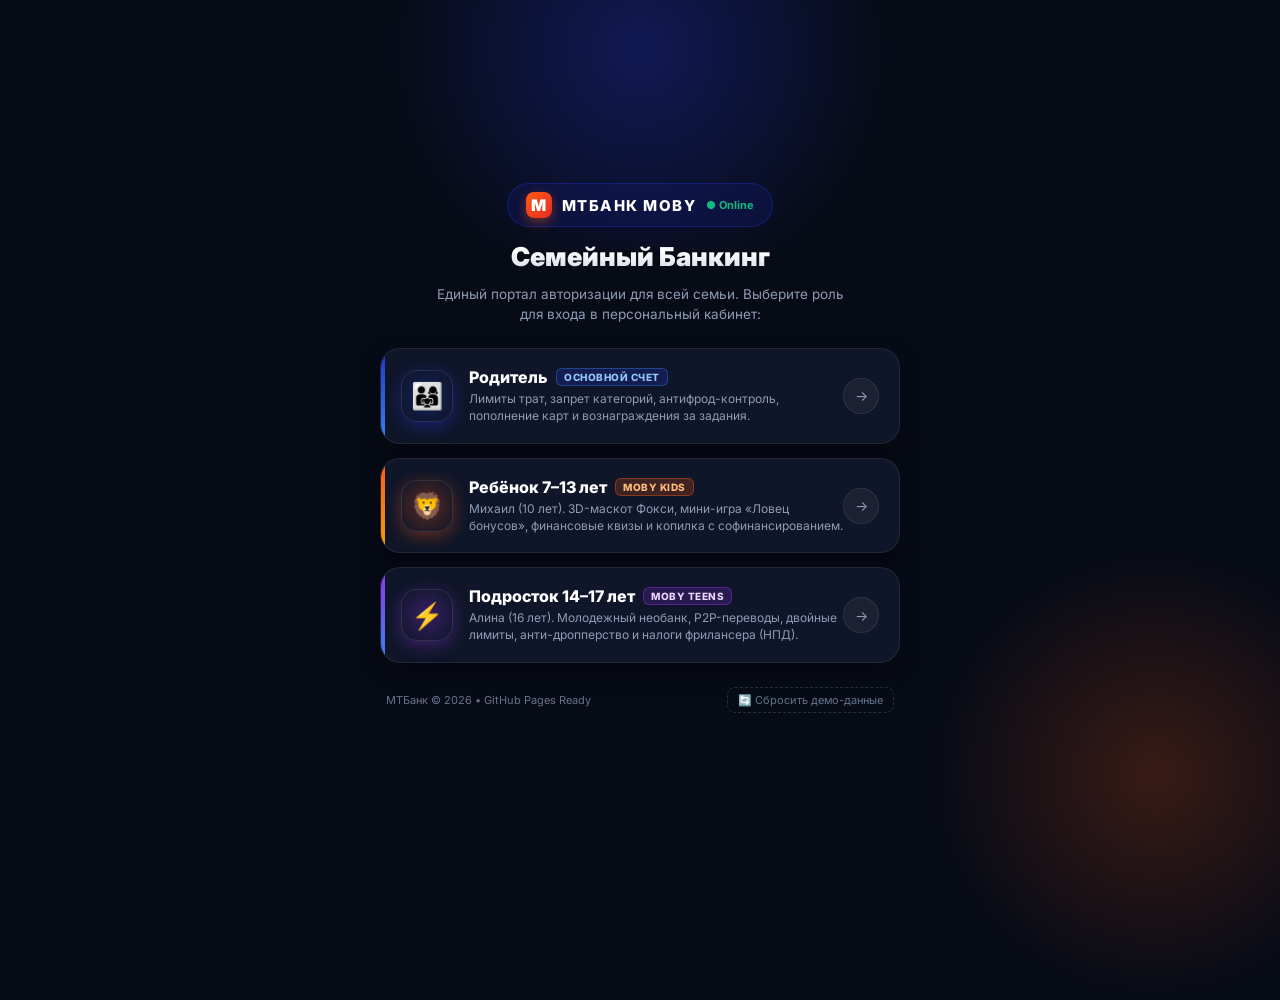
==== index.html @ 66933f0c "feat: clean production build for GitHub Pages" ====
<!DOCTYPE html>
<html lang="ru">
<head>
  <meta charset="UTF-8">
  <meta name="viewport" content="width=device-width, initial-scale=1.0, maximum-scale=1.0, user-scalable=no">
  <title>Moby Family — Семейный банкинг нового поколения | МТБанк</title>
  <link rel="preconnect" href="https://fonts.googleapis.com">
  <link rel="preconnect" href="https://fonts.gstatic.com" crossorigin>
  <link href="https://fonts.googleapis.com/css2?family=Inter:wght@400;500;600;700;800;900&display=swap" rel="stylesheet">
  <script src="./moby_storage.js"></script>
  <style>
    :root {
      --bg-deep: #070B16;
      --bg-card: #0F1629;
      --bg-card-hover: #16203A;
      --mt-blue: #2334C8;
      --mt-blue-glow: rgba(35, 52, 200, 0.45);
      --mt-orange: #FF5912;
      --mt-orange-glow: rgba(255, 89, 18, 0.35);
      --mt-red: #E42C26;
      --text-main: #FFFFFF;
      --text-muted: #8E9BB5;
      --text-dim: #64748B;
      --border-glass: rgba(255, 255, 255, 0.08);
      --border-active: rgba(35, 52, 200, 0.7);
    }

    * {
      box-sizing: border-box;
      margin: 0;
      padding: 0;
      font-family: 'Inter', -apple-system, BlinkMacSystemFont, sans-serif;
      -webkit-tap-highlight-color: transparent;
    }

    body {
      background: var(--bg-deep);
      color: var(--text-main);
      min-height: 100vh;
      display: flex;
      flex-direction: column;
      align-items: center;
      justify-content: center;
      padding: 20px 16px;
      position: relative;
      overflow-x: hidden;
    }

    /* Background Ambient Lights */
    .ambient-glow-1 {
      position: absolute;
      top: -150px;
      left: 50%;
      transform: translateX(-50%);
      width: 600px;
      height: 400px;
      background: radial-gradient(circle, rgba(35, 52, 200, 0.35) 0%, rgba(7, 11, 22, 0) 70%);
      z-index: 0;
      pointer-events: none;
    }
    .ambient-glow-2 {
      position: absolute;
      bottom: -100px;
      right: -100px;
      width: 450px;
      height: 450px;
      background: radial-gradient(circle, rgba(255, 89, 18, 0.2) 0%, rgba(7, 11, 22, 0) 70%);
      z-index: 0;
      pointer-events: none;
    }

    .portal-container {
      width: 100%;
      max-width: 520px;
      z-index: 1;
      display: flex;
      flex-direction: column;
      gap: 20px;
    }

    /* Brand Header */
    .brand-header {
      text-align: center;
      display: flex;
      flex-direction: column;
      align-items: center;
      gap: 10px;
      margin-bottom: 4px;
    }

    .brand-logo-badge {
      display: inline-flex;
      align-items: center;
      gap: 10px;
      background: rgba(35, 52, 200, 0.15);
      border: 1px solid rgba(35, 52, 200, 0.4);
      padding: 8px 18px;
      border-radius: 40px;
      backdrop-filter: blur(12px);
    }

    .logo-m {
      width: 26px;
      height: 26px;
      background: linear-gradient(135deg, var(--mt-orange) 0%, var(--mt-red) 100%);
      color: white;
      font-weight: 900;
      font-size: 16px;
      display: flex;
      align-items: center;
      justify-content: center;
      border-radius: 8px;
      box-shadow: 0 4px 12px rgba(255, 89, 18, 0.4);
    }

    .brand-title {
      font-size: 15px;
      font-weight: 800;
      letter-spacing: 1.5px;
      color: white;
      text-transform: uppercase;
    }

    .portal-heading {
      font-size: 26px;
      font-weight: 900;
      line-height: 1.25;
      background: linear-gradient(180deg, #FFFFFF 30%, #CBD5E1 100%);
      -webkit-background-clip: text;
      -webkit-text-fill-color: transparent;
      margin-top: 4px;
    }

    .portal-subheading {
      font-size: 13.5px;
      color: var(--text-muted);
      line-height: 1.5;
      max-width: 420px;
    }

    /* Active Session Banner */
    .active-session-banner {
      background: linear-gradient(90deg, rgba(35, 52, 200, 0.25) 0%, rgba(255, 89, 18, 0.15) 100%);
      border: 1px solid rgba(35, 52, 200, 0.45);
      border-radius: 14px;
      padding: 12px 16px;
      display: none;
      align-items: center;
      justify-content: space-between;
      backdrop-filter: blur(10px);
    }
    .active-session-info {
      display: flex;
      align-items: center;
      gap: 10px;
    }
    .active-session-avatar {
      font-size: 22px;
    }
    .active-session-text {
      font-size: 12px;
      color: var(--text-muted);
    }
    .active-session-name {
      font-size: 13px;
      font-weight: 700;
      color: white;
    }
    .btn-session-continue {
      background: var(--mt-orange);
      color: white;
      border: none;
      border-radius: 8px;
      padding: 8px 14px;
      font-size: 12px;
      font-weight: 700;
      cursor: pointer;
      display: flex;
      align-items: center;
      gap: 4px;
      transition: transform 0.15s ease;
    }
    .btn-session-continue:hover {
      transform: translateY(-1px);
    }

    /* Role Cards */
    .roles-list {
      display: flex;
      flex-direction: column;
      gap: 14px;
    }

    .role-card {
      background: var(--bg-card);
      border: 1px solid var(--border-glass);
      border-radius: 20px;
      padding: 18px 20px;
      cursor: pointer;
      position: relative;
      overflow: hidden;
      display: flex;
      align-items: center;
      justify-content: space-between;
      transition: all 0.25s cubic-bezier(0.16, 1, 0.3, 1);
      box-shadow: 0 8px 24px rgba(0, 0, 0, 0.35);
    }

    .role-card:hover {
      background: var(--bg-card-hover);
      border-color: rgba(255, 255, 255, 0.2);
      transform: translateY(-2px);
      box-shadow: 0 12px 30px rgba(0, 0, 0, 0.5);
    }

    .role-card:active {
      transform: scale(0.985);
    }

    .role-card-accent {
      position: absolute;
      top: 0;
      left: 0;
      bottom: 0;
      width: 4px;
    }
    .role-parent .role-card-accent { background: linear-gradient(180deg, var(--mt-blue), #3B82F6); }
    .role-kids .role-card-accent { background: linear-gradient(180deg, var(--mt-orange), #F59E0B); }
    .role-teens .role-card-accent { background: linear-gradient(180deg, #9333EA, #3B82F6); }

    .role-card-content {
      display: flex;
      align-items: center;
      gap: 16px;
      flex: 1;
    }

    .role-icon-wrap {
      width: 52px;
      height: 52px;
      border-radius: 16px;
      display: flex;
      align-items: center;
      justify-content: center;
      font-size: 26px;
      flex-shrink: 0;
      border: 1px solid rgba(255, 255, 255, 0.1);
    }

    .role-parent .role-icon-wrap {
      background: radial-gradient(circle, rgba(35, 52, 200, 0.3) 0%, rgba(15, 22, 41, 0.9) 100%);
      box-shadow: 0 4px 16px var(--mt-blue-glow);
    }
    .role-kids .role-icon-wrap {
      background: radial-gradient(circle, rgba(255, 89, 18, 0.3) 0%, rgba(15, 22, 41, 0.9) 100%);
      box-shadow: 0 4px 16px var(--mt-orange-glow);
    }
    .role-teens .role-icon-wrap {
      background: radial-gradient(circle, rgba(147, 51, 234, 0.3) 0%, rgba(15, 22, 41, 0.9) 100%);
      box-shadow: 0 4px 16px rgba(147, 51, 234, 0.35);
    }

    .role-texts {
      display: flex;
      flex-direction: column;
      gap: 4px;
    }

    .role-badge-row {
      display: flex;
      align-items: center;
      gap: 8px;
    }

    .role-title {
      font-size: 16px;
      font-weight: 800;
      color: white;
    }

    .role-pill-badge {
      font-size: 10px;
      font-weight: 800;
      padding: 2px 7px;
      border-radius: 6px;
      text-transform: uppercase;
      letter-spacing: 0.5px;
    }
    .role-parent .role-pill-badge { background: rgba(35, 52, 200, 0.25); color: #93C5FD; border: 1px solid rgba(59, 130, 246, 0.4); }
    .role-kids .role-pill-badge { background: rgba(255, 89, 18, 0.2); color: #FDBA74; border: 1px solid rgba(255, 89, 18, 0.4); }
    .role-teens .role-pill-badge { background: rgba(147, 51, 234, 0.2); color: #E9D5FF; border: 1px solid rgba(147, 51, 234, 0.4); }

    .role-desc {
      font-size: 12px;
      color: var(--text-muted);
      line-height: 1.4;
    }

    .role-enter-arrow {
      width: 36px;
      height: 36px;
      border-radius: 50%;
      background: rgba(255, 255, 255, 0.05);
      border: 1px solid rgba(255, 255, 255, 0.08);
      display: flex;
      align-items: center;
      justify-content: center;
      font-size: 14px;
      color: var(--text-muted);
      transition: all 0.2s ease;
      flex-shrink: 0;
    }

    .role-card:hover .role-enter-arrow {
      background: var(--mt-orange);
      color: white;
      border-color: var(--mt-orange);
      transform: translateX(3px);
    }

    /* Footer Meta */
    .portal-footer {
      display: flex;
      align-items: center;
      justify-content: space-between;
      padding: 4px 6px;
      font-size: 11px;
      color: var(--text-dim);
    }
    .btn-reset-demo {
      background: transparent;
      border: 1px dashed rgba(255, 255, 255, 0.15);
      color: var(--text-dim);
      padding: 5px 10px;
      border-radius: 8px;
      font-size: 11px;
      cursor: pointer;
      transition: all 0.2s ease;
    }
    .btn-reset-demo:hover {
      border-color: var(--mt-orange);
      color: var(--mt-orange);
    }

    /* ================= PIN AUTH MODAL ================= */
    .pin-modal-backdrop {
      position: fixed;
      top: 0;
      left: 0;
      right: 0;
      bottom: 0;
      background: rgba(5, 8, 16, 0.85);
      backdrop-filter: blur(14px);
      z-index: 100;
      display: none;
      align-items: center;
      justify-content: center;
      padding: 16px;
      animation: fadeIn 0.2s ease;
    }

    .pin-modal-dialog {
      background: #0D1426;
      border: 1px solid rgba(255, 255, 255, 0.12);
      border-radius: 26px;
      width: 100%;
      max-width: 360px;
      padding: 26px 22px 22px;
      text-align: center;
      box-shadow: 0 20px 50px rgba(0, 0, 0, 0.7);
      position: relative;
      animation: popIn 0.25s cubic-bezier(0.16, 1, 0.3, 1);
    }

    .pin-modal-close {
      position: absolute;
      top: 14px;
      right: 14px;
      width: 32px;
      height: 32px;
      border-radius: 50%;
      background: rgba(255, 255, 255, 0.08);
      border: none;
      color: var(--text-muted);
      font-size: 14px;
      cursor: pointer;
      display: flex;
      align-items: center;
      justify-content: center;
      transition: all 0.15s ease;
    }
    .pin-modal-close:hover {
      background: rgba(255, 255, 255, 0.15);
      color: white;
    }

    .pin-modal-role-icon {
      font-size: 38px;
      margin-bottom: 6px;
    }

    .pin-modal-title {
      font-size: 18px;
      font-weight: 800;
      color: white;
      margin-bottom: 4px;
    }

    .pin-modal-subtitle {
      font-size: 12px;
      color: var(--text-muted);
      margin-bottom: 14px;
    }

    /* Helper default pin hint */
    .pin-helper-badge {
      display: inline-flex;
      align-items: center;
      gap: 6px;
      background: rgba(255, 89, 18, 0.12);
      border: 1px solid rgba(255, 89, 18, 0.35);
      color: #FFB088;
      font-size: 12px;
      font-weight: 700;
      padding: 6px 14px;
      border-radius: 20px;
      margin-bottom: 18px;
    }

    /* PIN Dots Display */
    .pin-dots-row {
      display: flex;
      justify-content: center;
      gap: 14px;
      margin-bottom: 18px;
    }

    .pin-dot {
      width: 16px;
      height: 16px;
      border-radius: 50%;
      background: rgba(255, 255, 255, 0.1);
      border: 1.5px solid rgba(255, 255, 255, 0.25);
      transition: all 0.15s ease;
    }

    .pin-dot.filled {
      background: var(--mt-orange);
      border-color: var(--mt-orange);
      box-shadow: 0 0 12px var(--mt-orange-glow);
      transform: scale(1.15);
    }

    .pin-error-message {
      font-size: 12px;
      color: var(--mt-red);
      font-weight: 700;
      min-height: 18px;
      margin-bottom: 10px;
      transition: opacity 0.2s ease;
    }

    /* Numpad Grid */
    .pin-numpad {
      display: grid;
      grid-template-columns: repeat(3, 1fr);
      gap: 10px;
      margin-bottom: 16px;
    }

    .num-btn {
      background: rgba(255, 255, 255, 0.05);
      border: 1px solid rgba(255, 255, 255, 0.08);
      border-radius: 14px;
      color: white;
      font-size: 20px;
      font-weight: 700;
      padding: 13px 0;
      cursor: pointer;
      transition: all 0.12s ease;
      display: flex;
      align-items: center;
      justify-content: center;
      user-select: none;
    }

    .num-btn:hover {
      background: rgba(255, 255, 255, 0.12);
      border-color: rgba(255, 255, 255, 0.25);
    }

    .num-btn:active {
      transform: scale(0.92);
      background: var(--mt-blue);
    }

    .num-btn.btn-action {
      font-size: 13px;
      font-weight: 700;
      color: var(--text-muted);
    }

    /* Quick 1-click 1111 button */
    .btn-quick-pin {
      width: 100%;
      background: linear-gradient(135deg, var(--mt-orange) 0%, var(--mt-red) 100%);
      color: white;
      border: none;
      border-radius: 12px;
      padding: 11px;
      font-size: 13px;
      font-weight: 800;
      cursor: pointer;
      display: flex;
      align-items: center;
      justify-content: center;
      gap: 6px;
      box-shadow: 0 6px 18px var(--mt-orange-glow);
      transition: transform 0.15s ease;
    }
    .btn-quick-pin:hover {
      transform: translateY(-1px);
    }

    /* Shake animation on wrong PIN */
    @keyframes shake {
      0%, 100% { transform: translateX(0); }
      20%, 60% { transform: translateX(-8px); }
      40%, 80% { transform: translateX(8px); }
    }
    .shake {
      animation: shake 0.35s ease;
    }

    @keyframes fadeIn {
      from { opacity: 0; }
      to { opacity: 1; }
    }
    @keyframes popIn {
      from { opacity: 0; transform: scale(0.92); }
      to { opacity: 1; transform: scale(1); }
    }
  </style>
</head>
<body>

  <div class="ambient-glow-1"></div>
  <div class="ambient-glow-2"></div>

  <div class="portal-container">

    <!-- Top Brand Header -->
    <header class="brand-header">
      <div class="brand-logo-badge">
        <div class="logo-m">M</div>
        <span class="brand-title">МТБанк Moby</span>
        <span style="font-size: 11px; color: #10B981; font-weight:700;">● Online</span>
      </div>
      <h1 class="portal-heading">Семейный Банкинг</h1>
      <p class="portal-subheading">
        Единый портал авторизации для всей семьи. Выберите роль для входа в персональный кабинет:
      </p>
    </header>

    <!-- Active Session Banner (if already logged in) -->
    <div id="activeSessionBanner" class="active-session-banner">
      <div class="active-session-info">
        <div class="active-session-avatar" id="activeSessionAvatar">👨‍👩‍👧</div>
        <div>
          <div class="active-session-text">Активная сессия:</div>
          <div class="active-session-name" id="activeSessionName">Родитель</div>
        </div>
      </div>
      <button type="button" class="btn-session-continue" onclick="continueActiveSession()">
        <span>Войти</span> <span>→</span>
      </button>
    </div>

    <!-- 3 Role Selection Cards -->
    <div class="roles-list">

      <!-- 1. РОДИТЕЛЬ -->
      <div class="role-card role-parent" onclick="openPinModal('parent')">
        <div class="role-card-accent"></div>
        <div class="role-card-content">
          <div class="role-icon-wrap">👨‍👩‍👧</div>
          <div class="role-texts">
            <div class="role-badge-row">
              <span class="role-title">Родитель</span>
              <span class="role-pill-badge">Основной счет</span>
            </div>
            <p class="role-desc">
              Лимиты трат, запрет категорий, антифрод-контроль, пополнение карт и вознаграждения за задания.
            </p>
          </div>
        </div>
        <div class="role-enter-arrow">→</div>
      </div>

      <!-- 2. РЕБЕНОК (7-13 ЛЕТ) -->
      <div class="role-card role-kids" onclick="openPinModal('child_1')">
        <div class="role-card-accent"></div>
        <div class="role-card-content">
          <div class="role-icon-wrap">🦁</div>
          <div class="role-texts">
            <div class="role-badge-row">
              <span class="role-title">Ребёнок 7–13 лет</span>
              <span class="role-pill-badge">Moby Kids</span>
            </div>
            <p class="role-desc">
              Михаил (10 лет). 3D-маскот Фокси, мини-игра «Ловец бонусов», финансовые квизы и копилка с софинансированием.
            </p>
          </div>
        </div>
        <div class="role-enter-arrow">→</div>
      </div>

      <!-- 3. ПОДРОСТОК (14-17 ЛЕТ) -->
      <div class="role-card role-teens" onclick="openPinModal('teen_1')">
        <div class="role-card-accent"></div>
        <div class="role-card-content">
          <div class="role-icon-wrap">⚡</div>
          <div class="role-texts">
            <div class="role-badge-row">
              <span class="role-title">Подросток 14–17 лет</span>
              <span class="role-pill-badge">Moby Teens</span>
            </div>
            <p class="role-desc">
              Алина (16 лет). Молодежный необанк, P2P-переводы, двойные лимиты, анти-дропперство и налоги фрилансера (НПД).
            </p>
          </div>
        </div>
        <div class="role-enter-arrow">→</div>
      </div>

    </div>

    <!-- Portal Footer -->
    <footer class="portal-footer">
      <span>МТБанк © 2026 • GitHub Pages Ready</span>
      <button type="button" class="btn-reset-demo" onclick="handleResetDemo()">
        🔄 Сбросить демо-данные
      </button>
    </footer>

  </div>


  <!-- ================= PIN AUTH MODAL ================= -->
  <div id="pinModal" class="pin-modal-backdrop" onclick="onBackdropClick(event)">
    <div class="pin-modal-dialog" id="pinModalDialog">
      <button class="pin-modal-close" onclick="closePinModal()">✕</button>

      <div class="pin-modal-role-icon" id="pinModalAvatar">👨‍👩‍👧</div>
      <div class="pin-modal-title" id="pinModalTitle">Кабинет Родителя</div>
      <div class="pin-modal-subtitle">Введите 4 цифры ПИН-кода для авторизации</div>

      <!-- Helper Hint: Default PIN 1111 -->
      <div class="pin-helper-badge">
        <span>💡</span>
        <span>Пароль по умолчанию: <strong>1111</strong></span>
      </div>

      <!-- 4 PIN Dots -->
      <div class="pin-dots-row">
        <div class="pin-dot" id="dot-0"></div>
        <div class="pin-dot" id="dot-1"></div>
        <div class="pin-dot" id="dot-2"></div>
        <div class="pin-dot" id="dot-3"></div>
      </div>

      <div class="pin-error-message" id="pinErrorMessage"></div>

      <!-- On-Screen Keypad -->
      <div class="pin-numpad">
        <button type="button" class="num-btn" onclick="enterPinDigit('1')">1</button>
        <button type="button" class="num-btn" onclick="enterPinDigit('2')">2</button>
        <button type="button" class="num-btn" onclick="enterPinDigit('3')">3</button>
        <button type="button" class="num-btn" onclick="enterPinDigit('4')">4</button>
        <button type="button" class="num-btn" onclick="enterPinDigit('5')">5</button>
        <button type="button" class="num-btn" onclick="enterPinDigit('6')">6</button>
        <button type="button" class="num-btn" onclick="enterPinDigit('7')">7</button>
        <button type="button" class="num-btn" onclick="enterPinDigit('8')">8</button>
        <button type="button" class="num-btn" onclick="enterPinDigit('9')">9</button>
        <button type="button" class="num-btn btn-action" onclick="clearPin()">C</button>
        <button type="button" class="num-btn" onclick="enterPinDigit('0')">0</button>
        <button type="button" class="num-btn btn-action" onclick="backspacePin()">⌫</button>
      </div>

      <!-- Quick 1111 Login -->
      <button type="button" class="btn-quick-pin" onclick="quickFillAndLogin()">
        <span>⚡ Войти с паролем 1111</span>
      </button>

    </div>
  </div>


  <!-- Portal Interactive Script -->
  <script>
    let selectedTargetRole = 'parent';
    let enteredPin = '';

    const ROLE_CONFIG = {
      parent: {
        title: 'Кабинет Родителя',
        avatar: '👨‍👩‍👧',
        targetUrl: './parent.html'
      },
      child_1: {
        title: 'Moby Kids (Михаил, 10 лет)',
        avatar: '🦁',
        targetUrl: './kids.html'
      },
      child7: {
        title: 'Moby Kids (Михаил, 10 лет)',
        avatar: '🦁',
        targetUrl: './kids.html'
      },
      kids: {
        title: 'Moby Kids (Михаил, 10 лет)',
        avatar: '🦁',
        targetUrl: './kids.html'
      },
      teen_1: {
        title: 'Moby Teens (Алина, 16 лет)',
        avatar: '⚡',
        targetUrl: './teens.html'
      },
      child14: {
        title: 'Moby Teens (Алина, 16 лет)',
        avatar: '⚡',
        targetUrl: './teens.html'
      },
      teens: {
        title: 'Moby Teens (Алина, 16 лет)',
        avatar: '⚡',
        targetUrl: './teens.html'
      }
    };

    document.addEventListener('DOMContentLoaded', () => {
      checkActiveSession();

      // Keyboard support
      window.addEventListener('keydown', (e) => {
        const modal = document.getElementById('pinModal');
        if (modal.style.display !== 'flex') return;

        if (e.key >= '0' && e.key <= '9') {
          enterPinDigit(e.key);
        } else if (e.key === 'Backspace') {
          backspacePin();
        } else if (e.key === 'Escape') {
          closePinModal();
        } else if (e.key === 'Enter') {
          if (enteredPin.length === 4) verifyPin();
        }
      });
    });

    function checkActiveSession() {
      const currentRole = MobyStorage.getCurrentUser();
      if (currentRole && ROLE_CONFIG[currentRole]) {
        const cfg = ROLE_CONFIG[currentRole];
        const banner = document.getElementById('activeSessionBanner');
        const avatarEl = document.getElementById('activeSessionAvatar');
        const nameEl = document.getElementById('activeSessionName');
        if (banner && avatarEl && nameEl) {
          avatarEl.textContent = cfg.avatar;
          nameEl.textContent = cfg.title;
          banner.style.display = 'flex';
        }
      }
    }

    function continueActiveSession() {
      const currentRole = MobyStorage.getCurrentUser();
      if (currentRole && ROLE_CONFIG[currentRole]) {
        window.location.href = ROLE_CONFIG[currentRole].targetUrl;
      }
    }

    function openPinModal(role) {
      selectedTargetRole = role;
      enteredPin = '';
      updatePinDots();

      const cfg = ROLE_CONFIG[role] || ROLE_CONFIG.parent;
      document.getElementById('pinModalAvatar').textContent = cfg.avatar;
      document.getElementById('pinModalTitle').textContent = cfg.title;
      document.getElementById('pinErrorMessage').textContent = '';

      const modal = document.getElementById('pinModal');
      modal.style.display = 'flex';
    }

    function closePinModal() {
      const modal = document.getElementById('pinModal');
      modal.style.display = 'none';
      enteredPin = '';
    }

    function onBackdropClick(e) {
      if (e.target.id === 'pinModal') {
        closePinModal();
      }
    }

    function enterPinDigit(digit) {
      if (enteredPin.length < 4) {
        enteredPin += digit;
        updatePinDots();
        if (enteredPin.length === 4) {
          setTimeout(verifyPin, 100);
        }
      }
    }

    function backspacePin() {
      if (enteredPin.length > 0) {
        enteredPin = enteredPin.slice(0, -1);
        updatePinDots();
        document.getElementById('pinErrorMessage').textContent = '';
      }
    }

    function clearPin() {
      enteredPin = '';
      updatePinDots();
      document.getElementById('pinErrorMessage').textContent = '';
    }

    function updatePinDots() {
      for (let i = 0; i < 4; i++) {
        const dot = document.getElementById(`dot-${i}`);
        if (dot) {
          dot.classList.toggle('filled', i < enteredPin.length);
        }
      }
    }

    function verifyPin() {
      const result = MobyStorage.login(selectedTargetRole, enteredPin);
      if (result.success) {
        document.getElementById('pinErrorMessage').style.color = '#10B981';
        document.getElementById('pinErrorMessage').textContent = '✓ Успешный вход! Открытие кабинета...';
        setTimeout(() => {
          window.location.href = ROLE_CONFIG[selectedTargetRole].targetUrl;
        }, 300);
      } else {
        const dialog = document.getElementById('pinModalDialog');
        dialog.classList.remove('shake');
        void dialog.offsetWidth; // trigger reflow
        dialog.classList.add('shake');

        document.getElementById('pinErrorMessage').style.color = 'var(--mt-red)';
        document.getElementById('pinErrorMessage').textContent = result.message || 'Неверный ПИН-код! (по умолчанию 1111)';
        enteredPin = '';
        setTimeout(updatePinDots, 200);
      }
    }

    function quickFillAndLogin() {
      enteredPin = '1111';
      updatePinDots();
      verifyPin();
    }

    function handleResetDemo() {
      if (confirm('Сбросить все демо-данные к исходному состоянию?')) {
        MobyStorage.resetDemo();
        alert('Демо-данные успешно сброшены к начальным значениям!');
        window.location.reload();
      }
    }
  </script>
</body>
</html>
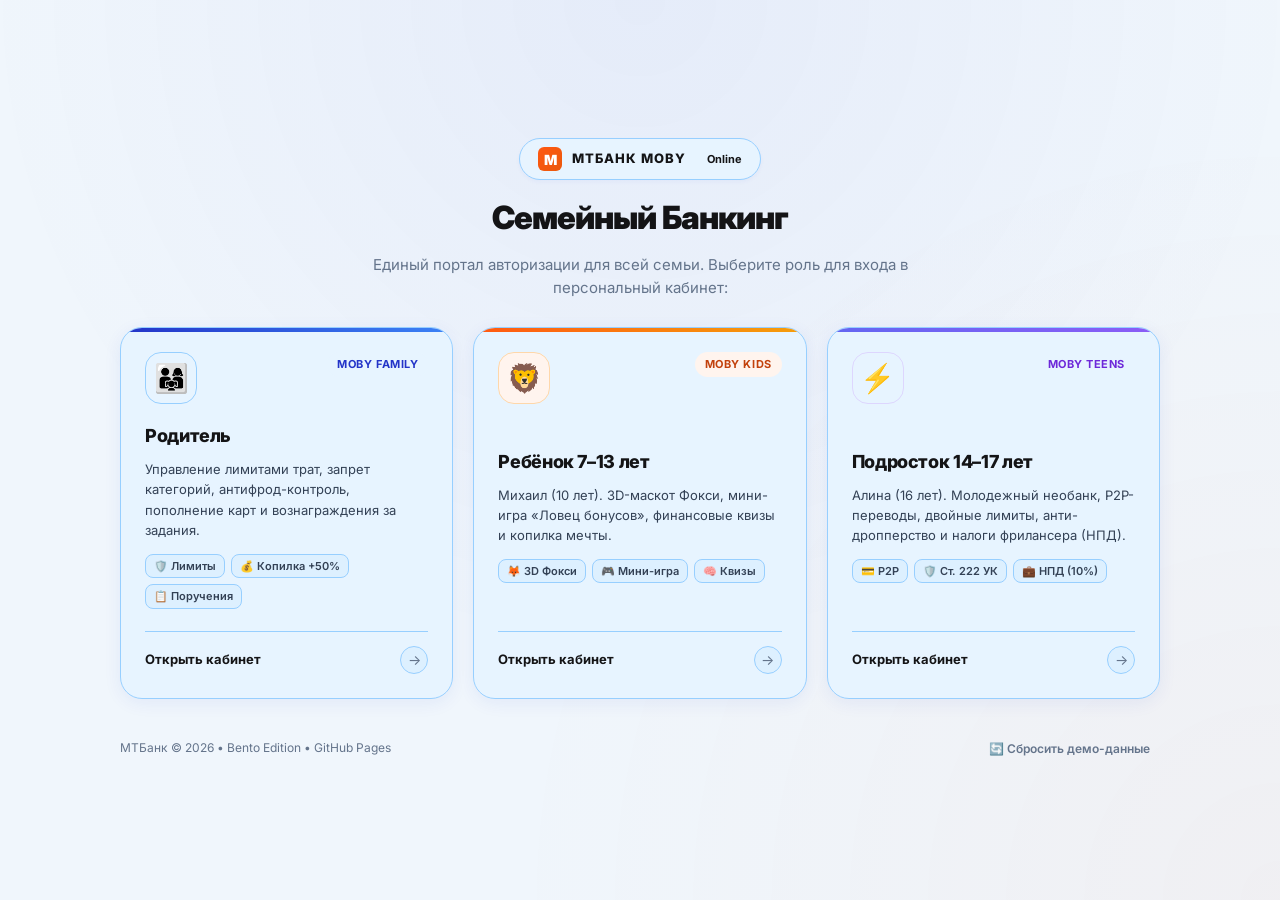
==== commit 2e6913b4: "feat(ui): редизайн в стиле Bento по официальному брендбуку МТБанка - Адаптивная модульная Bento Grid" ====
--- a/index.html
+++ b/index.html
@@ -10,72 +10,79 @@
   <script src="./moby_storage.js"></script>
   <style>
     :root {
-      --bg-deep: #070B16;
-      --bg-card: #0F1629;
-      --bg-card-hover: #16203A;
+      /* Brandbook Background & Base */
+      --bg-page: #F0F6FC;
+      --bg-surface: #E7F4FF; /* MT Cloud Blue - карточки синие/голубые */
+      --bg-surface-subtle: #DDF0FF;
+      --border-subtle: #97CFFF; /* MT Sky Blue */
+      --border-hover: #2334C8;
+      --text-primary: #141416;
+      --text-secondary: #334155;
+      --text-muted: #64748B;
+
+      /* MTBank Brand Palette (60% Blue, 20% Orange, 20% Red) */
       --mt-blue: #2334C8;
-      --mt-blue-glow: rgba(35, 52, 200, 0.45);
+      --mt-blue-light: #E7F4FF;
+      --mt-blue-border: #97CFFF;
       --mt-orange: #FF5912;
-      --mt-orange-glow: rgba(255, 89, 18, 0.35);
+      --mt-orange-light: #FFF4EE;
+      --mt-orange-border: #FED7AA;
       --mt-red: #E42C26;
-      --text-main: #FFFFFF;
-      --text-muted: #8E9BB5;
-      --text-dim: #64748B;
-      --border-glass: rgba(255, 255, 255, 0.08);
-      --border-active: rgba(35, 52, 200, 0.7);
+      --mt-red-light: #FEF2F2;
+      --mt-red-border: #FECACA;
+      --mt-cloud-blue: #E7F4FF;
+      --mt-sky-blue: #97CFFF;
+      --mt-soft-blue: #82AED3;
+      --mt-white: #FFFFFF;
+      --mt-black: #141416;
+
+      --shadow-sm: 0 2px 4px rgba(35, 52, 200, 0.04);
+      --shadow-bento: 0 4px 18px rgba(35, 52, 200, 0.07);
+      --shadow-hover: 0 8px 24px -2px rgba(35, 52, 200, 0.15);
+      --radius-card: 22px;
+      --radius-btn: 14px;
     }
 
     * {
       box-sizing: border-box;
       margin: 0;
       padding: 0;
-      font-family: 'Inter', -apple-system, BlinkMacSystemFont, sans-serif;
+      font-family: 'Inter', -apple-system, BlinkMacSystemFont, 'Segoe UI', Roboto, sans-serif;
       -webkit-tap-highlight-color: transparent;
     }
 
     body {
-      background: var(--bg-deep);
-      color: var(--text-main);
+      background-color: var(--bg-page);
+      color: var(--text-primary);
       min-height: 100vh;
       display: flex;
       flex-direction: column;
       align-items: center;
       justify-content: center;
-      padding: 20px 16px;
-      position: relative;
-      overflow-x: hidden;
-    }
-
-    /* Background Ambient Lights */
-    .ambient-glow-1 {
-      position: absolute;
-      top: -150px;
-      left: 50%;
-      transform: translateX(-50%);
-      width: 600px;
-      height: 400px;
-      background: radial-gradient(circle, rgba(35, 52, 200, 0.35) 0%, rgba(7, 11, 22, 0) 70%);
+      padding: 32px 20px;
+      line-height: 1.5;
+      -webkit-font-smoothing: antialiased;
+    }
+
+    /* Subtle background grid pattern (Bento style) */
+    body::before {
+      content: '';
+      position: fixed;
+      inset: 0;
+      background-image: 
+        radial-gradient(circle at 50% 0%, rgba(35, 52, 200, 0.05) 0%, transparent 60%),
+        radial-gradient(circle at 100% 100%, rgba(255, 89, 18, 0.04) 0%, transparent 50%);
+      pointer-events: none;
       z-index: 0;
-      pointer-events: none;
-    }
-    .ambient-glow-2 {
-      position: absolute;
-      bottom: -100px;
-      right: -100px;
-      width: 450px;
-      height: 450px;
-      background: radial-gradient(circle, rgba(255, 89, 18, 0.2) 0%, rgba(7, 11, 22, 0) 70%);
-      z-index: 0;
-      pointer-events: none;
     }
 
     .portal-container {
       width: 100%;
-      max-width: 520px;
+      max-width: 1040px;
       z-index: 1;
       display: flex;
       flex-direction: column;
-      gap: 20px;
+      gap: 28px;
     }
 
     /* Brand Header */
@@ -84,303 +91,392 @@
       display: flex;
       flex-direction: column;
       align-items: center;
-      gap: 10px;
-      margin-bottom: 4px;
+      gap: 12px;
     }
 
     .brand-logo-badge {
       display: inline-flex;
       align-items: center;
       gap: 10px;
-      background: rgba(35, 52, 200, 0.15);
-      border: 1px solid rgba(35, 52, 200, 0.4);
+      background: var(--bg-surface);
+      border: 1px solid var(--border-subtle);
       padding: 8px 18px;
       border-radius: 40px;
-      backdrop-filter: blur(12px);
+      box-shadow: var(--shadow-sm);
     }
 
     .logo-m {
-      width: 26px;
-      height: 26px;
-      background: linear-gradient(135deg, var(--mt-orange) 0%, var(--mt-red) 100%);
+      width: 24px;
+      height: 24px;
+      background: linear-gradient(135deg, var(--mt-orange) 0%, #EA580C 100%);
       color: white;
       font-weight: 900;
-      font-size: 16px;
+      font-size: 14px;
       display: flex;
       align-items: center;
       justify-content: center;
-      border-radius: 8px;
-      box-shadow: 0 4px 12px rgba(255, 89, 18, 0.4);
+      border-radius: 6px;
     }
 
     .brand-title {
+      font-size: 13px;
+      font-weight: 800;
+      letter-spacing: 1px;
+      color: var(--text-primary);
+      text-transform: uppercase;
+    }
+
+    .brand-status-dot {
+      display: inline-flex;
+      align-items: center;
+      gap: 5px;
+      font-size: 11px;
+      color: var(--mt-green);
+      font-weight: 700;
+    }
+    .brand-status-dot::before {
+      content: '';
+      width: 6px;
+      height: 6px;
+      background: var(--mt-green);
+      border-radius: 50%;
+    }
+
+    .portal-heading {
+      font-size: 32px;
+      font-weight: 900;
+      color: var(--text-primary);
+      letter-spacing: -0.03em;
+      margin-top: 2px;
+    }
+
+    .portal-subheading {
       font-size: 15px;
-      font-weight: 800;
-      letter-spacing: 1.5px;
-      color: white;
-      text-transform: uppercase;
-    }
-
-    .portal-heading {
-      font-size: 26px;
-      font-weight: 900;
-      line-height: 1.25;
-      background: linear-gradient(180deg, #FFFFFF 30%, #CBD5E1 100%);
-      -webkit-background-clip: text;
-      -webkit-text-fill-color: transparent;
-      margin-top: 4px;
-    }
-
-    .portal-subheading {
-      font-size: 13.5px;
       color: var(--text-muted);
+      max-width: 540px;
       line-height: 1.5;
-      max-width: 420px;
     }
 
     /* Active Session Banner */
     .active-session-banner {
-      background: linear-gradient(90deg, rgba(35, 52, 200, 0.25) 0%, rgba(255, 89, 18, 0.15) 100%);
-      border: 1px solid rgba(35, 52, 200, 0.45);
-      border-radius: 14px;
-      padding: 12px 16px;
+      background: var(--bg-surface);
+      border: 1px solid var(--border-subtle);
+      border-radius: 16px;
+      padding: 14px 20px;
       display: none;
       align-items: center;
       justify-content: space-between;
-      backdrop-filter: blur(10px);
-    }
+      box-shadow: var(--shadow-sm);
+      animation: fadeIn 0.3s ease;
+    }
+
     .active-session-info {
       display: flex;
       align-items: center;
-      gap: 10px;
-    }
+      gap: 12px;
+    }
+
     .active-session-avatar {
-      font-size: 22px;
-    }
+      font-size: 26px;
+      width: 44px;
+      height: 44px;
+      background: var(--mt-blue-light);
+      border-radius: 12px;
+      display: flex;
+      align-items: center;
+      justify-content: center;
+    }
+
     .active-session-text {
       font-size: 12px;
       color: var(--text-muted);
-    }
+      font-weight: 500;
+    }
+
     .active-session-name {
+      font-size: 15px;
+      font-weight: 700;
+      color: var(--text-primary);
+    }
+
+    .btn-session-continue {
+      background: var(--mt-blue);
+      color: white;
+      border: none;
+      border-radius: 10px;
+      padding: 8px 16px;
       font-size: 13px;
       font-weight: 700;
-      color: white;
-    }
-    .btn-session-continue {
-      background: var(--mt-orange);
-      color: white;
-      border: none;
-      border-radius: 8px;
-      padding: 8px 14px;
-      font-size: 12px;
-      font-weight: 700;
       cursor: pointer;
-      display: flex;
-      align-items: center;
-      gap: 4px;
-      transition: transform 0.15s ease;
+      display: inline-flex;
+      align-items: center;
+      gap: 6px;
+      transition: all 0.15s ease;
     }
     .btn-session-continue:hover {
+      background: #1D2B99;
       transform: translateY(-1px);
     }
 
-    /* Role Cards */
-    .roles-list {
-      display: flex;
-      flex-direction: column;
-      gap: 14px;
-    }
-
-    .role-card {
-      background: var(--bg-card);
-      border: 1px solid var(--border-glass);
-      border-radius: 20px;
-      padding: 18px 20px;
+    /* Bento Grid for Roles */
+    .bento-roles-grid {
+      display: grid;
+      grid-template-columns: repeat(3, 1fr);
+      gap: 20px;
+    }
+
+    @media (max-width: 860px) {
+      .bento-roles-grid {
+        grid-template-columns: 1fr;
+        gap: 14px;
+      }
+      .portal-heading {
+        font-size: 26px;
+      }
+    }
+
+    /* Bento Card */
+    .bento-card {
+      background: var(--bg-surface);
+      border: 1.5px solid var(--border-subtle);
+      border-radius: var(--radius-card);
+      padding: 24px;
       cursor: pointer;
       position: relative;
+      display: flex;
+      flex-direction: column;
+      justify-content: space-between;
+      box-shadow: var(--shadow-bento);
+      transition: all 0.22s cubic-bezier(0.16, 1, 0.3, 1);
       overflow: hidden;
-      display: flex;
-      align-items: center;
-      justify-content: space-between;
-      transition: all 0.25s cubic-bezier(0.16, 1, 0.3, 1);
-      box-shadow: 0 8px 24px rgba(0, 0, 0, 0.35);
-    }
-
-    .role-card:hover {
-      background: var(--bg-card-hover);
-      border-color: rgba(255, 255, 255, 0.2);
-      transform: translateY(-2px);
-      box-shadow: 0 12px 30px rgba(0, 0, 0, 0.5);
-    }
-
-    .role-card:active {
+    }
+
+    .bento-card:hover {
+      transform: translateY(-3px);
+      box-shadow: var(--shadow-hover);
+      border-color: var(--border-hover);
+    }
+
+    .bento-card:active {
       transform: scale(0.985);
     }
 
-    .role-card-accent {
+    /* Top Accent Line (Subtle Bento Brand Marker) */
+    .bento-card-topbar {
+      height: 4px;
+      width: 100%;
       position: absolute;
       top: 0;
       left: 0;
-      bottom: 0;
-      width: 4px;
-    }
-    .role-parent .role-card-accent { background: linear-gradient(180deg, var(--mt-blue), #3B82F6); }
-    .role-kids .role-card-accent { background: linear-gradient(180deg, var(--mt-orange), #F59E0B); }
-    .role-teens .role-card-accent { background: linear-gradient(180deg, #9333EA, #3B82F6); }
-
-    .role-card-content {
-      display: flex;
-      align-items: center;
-      gap: 16px;
-      flex: 1;
-    }
-
-    .role-icon-wrap {
+      border-radius: var(--radius-card) var(--radius-card) 0 0;
+    }
+    .bento-card.role-parent .bento-card-topbar {
+      background: linear-gradient(90deg, var(--mt-blue), #3B82F6);
+    }
+    .bento-card.role-kids .bento-card-topbar {
+      background: linear-gradient(90deg, var(--mt-orange), #F59E0B);
+    }
+    .bento-card.role-teens .bento-card-topbar {
+      background: linear-gradient(90deg, #6366F1, #8B5CF6);
+    }
+
+    .bento-card-header {
+      display: flex;
+      align-items: flex-start;
+      justify-content: space-between;
+      margin-bottom: 18px;
+    }
+
+    .bento-avatar-wrap {
       width: 52px;
       height: 52px;
       border-radius: 16px;
       display: flex;
       align-items: center;
       justify-content: center;
-      font-size: 26px;
-      flex-shrink: 0;
-      border: 1px solid rgba(255, 255, 255, 0.1);
-    }
-
-    .role-parent .role-icon-wrap {
-      background: radial-gradient(circle, rgba(35, 52, 200, 0.3) 0%, rgba(15, 22, 41, 0.9) 100%);
-      box-shadow: 0 4px 16px var(--mt-blue-glow);
-    }
-    .role-kids .role-icon-wrap {
-      background: radial-gradient(circle, rgba(255, 89, 18, 0.3) 0%, rgba(15, 22, 41, 0.9) 100%);
-      box-shadow: 0 4px 16px var(--mt-orange-glow);
-    }
-    .role-teens .role-icon-wrap {
-      background: radial-gradient(circle, rgba(147, 51, 234, 0.3) 0%, rgba(15, 22, 41, 0.9) 100%);
-      box-shadow: 0 4px 16px rgba(147, 51, 234, 0.35);
-    }
-
-    .role-texts {
+      font-size: 28px;
+      border: 1px solid var(--border-subtle);
+    }
+    .role-parent .bento-avatar-wrap {
+      background: var(--mt-blue-light);
+      border-color: var(--mt-blue-border);
+    }
+    .role-kids .bento-avatar-wrap {
+      background: var(--mt-orange-light);
+      border-color: var(--mt-orange-border);
+    }
+    .role-teens .bento-avatar-wrap {
+      background: var(--mt-purple-light);
+      border-color: #DDD6FE;
+    }
+
+    .bento-role-pill {
+      font-size: 11px;
+      font-weight: 700;
+      text-transform: uppercase;
+      letter-spacing: 0.05em;
+      padding: 4px 10px;
+      border-radius: 20px;
+    }
+    .role-parent .bento-role-pill {
+      background: var(--mt-blue-light);
+      color: var(--mt-blue);
+    }
+    .role-kids .bento-role-pill {
+      background: var(--mt-orange-light);
+      color: #C2410C;
+    }
+    .role-teens .bento-role-pill {
+      background: var(--mt-purple-light);
+      color: #6D28D9;
+    }
+
+    .bento-card-body {
       display: flex;
       flex-direction: column;
-      gap: 4px;
-    }
-
-    .role-badge-row {
-      display: flex;
-      align-items: center;
-      gap: 8px;
-    }
-
-    .role-title {
-      font-size: 16px;
+      gap: 10px;
+      margin-bottom: 22px;
+    }
+
+    .bento-card-title {
+      font-size: 18px;
       font-weight: 800;
-      color: white;
-    }
-
-    .role-pill-badge {
-      font-size: 10px;
-      font-weight: 800;
-      padding: 2px 7px;
-      border-radius: 6px;
-      text-transform: uppercase;
-      letter-spacing: 0.5px;
-    }
-    .role-parent .role-pill-badge { background: rgba(35, 52, 200, 0.25); color: #93C5FD; border: 1px solid rgba(59, 130, 246, 0.4); }
-    .role-kids .role-pill-badge { background: rgba(255, 89, 18, 0.2); color: #FDBA74; border: 1px solid rgba(255, 89, 18, 0.4); }
-    .role-teens .role-pill-badge { background: rgba(147, 51, 234, 0.2); color: #E9D5FF; border: 1px solid rgba(147, 51, 234, 0.4); }
-
-    .role-desc {
-      font-size: 12px;
-      color: var(--text-muted);
-      line-height: 1.4;
-    }
-
-    .role-enter-arrow {
-      width: 36px;
-      height: 36px;
+      color: var(--text-primary);
+      letter-spacing: -0.02em;
+    }
+
+    .bento-card-desc {
+      font-size: 13px;
+      color: var(--text-secondary);
+      line-height: 1.55;
+      min-height: 60px;
+    }
+
+    /* Feature tags inside bento block */
+    .bento-tags-row {
+      display: flex;
+      flex-wrap: wrap;
+      gap: 6px;
+      margin-top: 4px;
+    }
+
+    .bento-tag {
+      font-size: 11px;
+      font-weight: 600;
+      background: var(--bg-surface-subtle);
+      color: var(--text-secondary);
+      border: 1px solid var(--border-subtle);
+      padding: 3px 8px;
+      border-radius: 8px;
+    }
+
+    .bento-card-footer {
+      display: flex;
+      align-items: center;
+      justify-content: space-between;
+      padding-top: 14px;
+      border-top: 1px solid var(--border-subtle);
+    }
+
+    .bento-action-label {
+      font-size: 13px;
+      font-weight: 700;
+      color: var(--text-primary);
+      display: flex;
+      align-items: center;
+      gap: 6px;
+    }
+    .bento-card:hover .bento-action-label {
+      color: var(--mt-blue);
+    }
+
+    .bento-arrow {
+      width: 28px;
+      height: 28px;
       border-radius: 50%;
-      background: rgba(255, 255, 255, 0.05);
-      border: 1px solid rgba(255, 255, 255, 0.08);
+      background: var(--bg-surface-subtle);
+      border: 1px solid var(--border-subtle);
       display: flex;
       align-items: center;
       justify-content: center;
       font-size: 14px;
       color: var(--text-muted);
-      transition: all 0.2s ease;
-      flex-shrink: 0;
-    }
-
-    .role-card:hover .role-enter-arrow {
-      background: var(--mt-orange);
+      transition: all 0.15s ease;
+    }
+    .bento-card:hover .bento-arrow {
+      background: var(--mt-blue);
       color: white;
-      border-color: var(--mt-orange);
-      transform: translateX(3px);
-    }
-
-    /* Footer Meta */
+      border-color: var(--mt-blue);
+      transform: translateX(2px);
+    }
+
+    /* Portal Footer */
     .portal-footer {
       display: flex;
       align-items: center;
       justify-content: space-between;
-      padding: 4px 6px;
-      font-size: 11px;
-      color: var(--text-dim);
-    }
+      flex-wrap: wrap;
+      gap: 12px;
+      font-size: 12px;
+      color: var(--text-muted);
+      padding-top: 8px;
+    }
+
     .btn-reset-demo {
-      background: transparent;
-      border: 1px dashed rgba(255, 255, 255, 0.15);
-      color: var(--text-dim);
-      padding: 5px 10px;
+      background: none;
+      border: none;
+      color: var(--text-muted);
+      font-size: 12px;
+      font-weight: 600;
+      cursor: pointer;
+      display: flex;
+      align-items: center;
+      gap: 6px;
+      padding: 6px 10px;
       border-radius: 8px;
-      font-size: 11px;
-      cursor: pointer;
-      transition: all 0.2s ease;
+      transition: all 0.15s ease;
     }
     .btn-reset-demo:hover {
-      border-color: var(--mt-orange);
+      background: var(--bg-surface);
       color: var(--mt-orange);
     }
 
-    /* ================= PIN AUTH MODAL ================= */
+    /* ================= LIGHT BENTO PIN MODAL ================= */
     .pin-modal-backdrop {
       position: fixed;
-      top: 0;
-      left: 0;
-      right: 0;
-      bottom: 0;
-      background: rgba(5, 8, 16, 0.85);
-      backdrop-filter: blur(14px);
+      inset: 0;
+      background: rgba(15, 23, 42, 0.45);
+      backdrop-filter: blur(8px);
       z-index: 100;
       display: none;
       align-items: center;
       justify-content: center;
-      padding: 16px;
+      padding: 20px;
       animation: fadeIn 0.2s ease;
     }
 
     .pin-modal-dialog {
-      background: #0D1426;
-      border: 1px solid rgba(255, 255, 255, 0.12);
+      background: var(--bg-surface);
+      border: 1px solid var(--border-subtle);
       border-radius: 26px;
       width: 100%;
-      max-width: 360px;
-      padding: 26px 22px 22px;
+      max-width: 380px;
+      padding: 28px 24px 22px;
       text-align: center;
-      box-shadow: 0 20px 50px rgba(0, 0, 0, 0.7);
       position: relative;
-      animation: popIn 0.25s cubic-bezier(0.16, 1, 0.3, 1);
+      box-shadow: 0 20px 40px -8px rgba(0, 0, 0, 0.15);
+      animation: popIn 0.22s cubic-bezier(0.16, 1, 0.3, 1);
     }
 
     .pin-modal-close {
       position: absolute;
-      top: 14px;
-      right: 14px;
+      top: 16px;
+      right: 16px;
       width: 32px;
       height: 32px;
       border-radius: 50%;
-      background: rgba(255, 255, 255, 0.08);
-      border: none;
+      background: var(--bg-surface-subtle);
+      border: 1px solid var(--border-subtle);
       color: var(--text-muted);
       font-size: 14px;
       cursor: pointer;
@@ -390,36 +486,36 @@
       transition: all 0.15s ease;
     }
     .pin-modal-close:hover {
-      background: rgba(255, 255, 255, 0.15);
-      color: white;
+      background: #E2E8F0;
+      color: var(--text-primary);
     }
 
     .pin-modal-role-icon {
-      font-size: 38px;
-      margin-bottom: 6px;
+      font-size: 40px;
+      margin-bottom: 8px;
     }
 
     .pin-modal-title {
-      font-size: 18px;
+      font-size: 19px;
       font-weight: 800;
-      color: white;
+      color: var(--text-primary);
       margin-bottom: 4px;
+      letter-spacing: -0.02em;
     }
 
     .pin-modal-subtitle {
-      font-size: 12px;
+      font-size: 12.5px;
       color: var(--text-muted);
       margin-bottom: 14px;
     }
 
-    /* Helper default pin hint */
     .pin-helper-badge {
       display: inline-flex;
       align-items: center;
       gap: 6px;
-      background: rgba(255, 89, 18, 0.12);
-      border: 1px solid rgba(255, 89, 18, 0.35);
-      color: #FFB088;
+      background: #FFF7ED;
+      border: 1px solid #FED7AA;
+      color: #9A3412;
       font-size: 12px;
       font-weight: 700;
       padding: 6px 14px;
@@ -427,40 +523,37 @@
       margin-bottom: 18px;
     }
 
-    /* PIN Dots Display */
     .pin-dots-row {
       display: flex;
       justify-content: center;
       gap: 14px;
-      margin-bottom: 18px;
+      margin-bottom: 16px;
     }
 
     .pin-dot {
       width: 16px;
       height: 16px;
       border-radius: 50%;
-      background: rgba(255, 255, 255, 0.1);
-      border: 1.5px solid rgba(255, 255, 255, 0.25);
-      transition: all 0.15s ease;
+      background: var(--bg-surface-subtle);
+      border: 2px solid var(--border-subtle);
+      transition: all 0.15s cubic-bezier(0.16, 1, 0.3, 1);
     }
 
     .pin-dot.filled {
       background: var(--mt-orange);
       border-color: var(--mt-orange);
-      box-shadow: 0 0 12px var(--mt-orange-glow);
+      box-shadow: 0 0 12px rgba(255, 89, 18, 0.4);
       transform: scale(1.15);
     }
 
     .pin-error-message {
       font-size: 12px;
-      color: var(--mt-red);
       font-weight: 700;
       min-height: 18px;
-      margin-bottom: 10px;
+      margin-bottom: 12px;
       transition: opacity 0.2s ease;
     }
 
-    /* Numpad Grid */
     .pin-numpad {
       display: grid;
       grid-template-columns: repeat(3, 1fr);
@@ -469,60 +562,54 @@
     }
 
     .num-btn {
-      background: rgba(255, 255, 255, 0.05);
-      border: 1px solid rgba(255, 255, 255, 0.08);
-      border-radius: 14px;
-      color: white;
+      background: var(--bg-surface-subtle);
+      border: 1px solid var(--border-subtle);
+      border-radius: var(--radius-btn);
+      color: var(--text-primary);
       font-size: 20px;
       font-weight: 700;
       padding: 13px 0;
       cursor: pointer;
       transition: all 0.12s ease;
-      display: flex;
-      align-items: center;
-      justify-content: center;
-      user-select: none;
-    }
-
+    }
     .num-btn:hover {
-      background: rgba(255, 255, 255, 0.12);
-      border-color: rgba(255, 255, 255, 0.25);
-    }
-
+      background: #E2E8F0;
+    }
     .num-btn:active {
-      transform: scale(0.92);
-      background: var(--mt-blue);
-    }
-
+      background: #CBD5E1;
+      transform: scale(0.96);
+    }
     .num-btn.btn-action {
-      font-size: 13px;
+      font-size: 14px;
       font-weight: 700;
       color: var(--text-muted);
     }
 
-    /* Quick 1-click 1111 button */
     .btn-quick-pin {
       width: 100%;
-      background: linear-gradient(135deg, var(--mt-orange) 0%, var(--mt-red) 100%);
+      background: linear-gradient(135deg, var(--mt-orange) 0%, #EA580C 100%);
       color: white;
       border: none;
-      border-radius: 12px;
-      padding: 11px;
-      font-size: 13px;
+      border-radius: var(--radius-btn);
+      padding: 12px;
+      font-size: 13.5px;
       font-weight: 800;
       cursor: pointer;
       display: flex;
       align-items: center;
       justify-content: center;
       gap: 6px;
-      box-shadow: 0 6px 18px var(--mt-orange-glow);
-      transition: transform 0.15s ease;
+      box-shadow: 0 4px 14px rgba(255, 89, 18, 0.3);
+      transition: all 0.15s ease;
     }
     .btn-quick-pin:hover {
       transform: translateY(-1px);
-    }
-
-    /* Shake animation on wrong PIN */
+      box-shadow: 0 6px 18px rgba(255, 89, 18, 0.4);
+    }
+    .btn-quick-pin:active {
+      transform: scale(0.98);
+    }
+
     @keyframes shake {
       0%, 100% { transform: translateX(0); }
       20%, 60% { transform: translateX(-8px); }
@@ -537,15 +624,12 @@
       to { opacity: 1; }
     }
     @keyframes popIn {
-      from { opacity: 0; transform: scale(0.92); }
+      from { opacity: 0; transform: scale(0.94); }
       to { opacity: 1; transform: scale(1); }
     }
   </style>
 </head>
 <body>
-
-  <div class="ambient-glow-1"></div>
-  <div class="ambient-glow-2"></div>
 
   <div class="portal-container">
 
@@ -554,7 +638,7 @@
       <div class="brand-logo-badge">
         <div class="logo-m">M</div>
         <span class="brand-title">МТБанк Moby</span>
-        <span style="font-size: 11px; color: #10B981; font-weight:700;">● Online</span>
+        <span class="brand-status-dot">Online</span>
       </div>
       <h1 class="portal-heading">Семейный Банкинг</h1>
       <p class="portal-subheading">
@@ -576,68 +660,86 @@
       </button>
     </div>
 
-    <!-- 3 Role Selection Cards -->
-    <div class="roles-list">
+    <!-- 3 Role Selection Bento Cards -->
+    <div class="bento-roles-grid">
 
       <!-- 1. РОДИТЕЛЬ -->
-      <div class="role-card role-parent" onclick="openPinModal('parent')">
-        <div class="role-card-accent"></div>
-        <div class="role-card-content">
-          <div class="role-icon-wrap">👨‍👩‍👧</div>
-          <div class="role-texts">
-            <div class="role-badge-row">
-              <span class="role-title">Родитель</span>
-              <span class="role-pill-badge">Основной счет</span>
-            </div>
-            <p class="role-desc">
-              Лимиты трат, запрет категорий, антифрод-контроль, пополнение карт и вознаграждения за задания.
-            </p>
+      <div class="bento-card role-parent" onclick="openPinModal('parent')">
+        <div class="bento-card-topbar"></div>
+        <div class="bento-card-header">
+          <div class="bento-avatar-wrap">👨‍👩‍👧</div>
+          <span class="bento-role-pill">Moby Family</span>
+        </div>
+        <div class="bento-card-body">
+          <h2 class="bento-card-title">Родитель</h2>
+          <p class="bento-card-desc">
+            Управление лимитами трат, запрет категорий, антифрод-контроль, пополнение карт и вознаграждения за задания.
+          </p>
+          <div class="bento-tags-row">
+            <span class="bento-tag">🛡️ Лимиты</span>
+            <span class="bento-tag">💰 Копилка +50%</span>
+            <span class="bento-tag">📋 Поручения</span>
           </div>
         </div>
-        <div class="role-enter-arrow">→</div>
+        <div class="bento-card-footer">
+          <span class="bento-action-label">Открыть кабинет</span>
+          <div class="bento-arrow">→</div>
+        </div>
       </div>
 
       <!-- 2. РЕБЕНОК (7-13 ЛЕТ) -->
-      <div class="role-card role-kids" onclick="openPinModal('child_1')">
-        <div class="role-card-accent"></div>
-        <div class="role-card-content">
-          <div class="role-icon-wrap">🦁</div>
-          <div class="role-texts">
-            <div class="role-badge-row">
-              <span class="role-title">Ребёнок 7–13 лет</span>
-              <span class="role-pill-badge">Moby Kids</span>
-            </div>
-            <p class="role-desc">
-              Михаил (10 лет). 3D-маскот Фокси, мини-игра «Ловец бонусов», финансовые квизы и копилка с софинансированием.
-            </p>
+      <div class="bento-card role-kids" onclick="openPinModal('child_1')">
+        <div class="bento-card-topbar"></div>
+        <div class="bento-card-header">
+          <div class="bento-avatar-wrap">🦁</div>
+          <span class="bento-role-pill">Moby Kids</span>
+        </div>
+        <div class="bento-card-body">
+          <h2 class="bento-card-title">Ребёнок 7–13 лет</h2>
+          <p class="bento-card-desc">
+            Михаил (10 лет). 3D-маскот Фокси, мини-игра «Ловец бонусов», финансовые квизы и копилка мечты.
+          </p>
+          <div class="bento-tags-row">
+            <span class="bento-tag">🦊 3D Фокси</span>
+            <span class="bento-tag">🎮 Мини-игра</span>
+            <span class="bento-tag">🧠 Квизы</span>
           </div>
         </div>
-        <div class="role-enter-arrow">→</div>
+        <div class="bento-card-footer">
+          <span class="bento-action-label">Открыть кабинет</span>
+          <div class="bento-arrow">→</div>
+        </div>
       </div>
 
       <!-- 3. ПОДРОСТОК (14-17 ЛЕТ) -->
-      <div class="role-card role-teens" onclick="openPinModal('teen_1')">
-        <div class="role-card-accent"></div>
-        <div class="role-card-content">
-          <div class="role-icon-wrap">⚡</div>
-          <div class="role-texts">
-            <div class="role-badge-row">
-              <span class="role-title">Подросток 14–17 лет</span>
-              <span class="role-pill-badge">Moby Teens</span>
-            </div>
-            <p class="role-desc">
-              Алина (16 лет). Молодежный необанк, P2P-переводы, двойные лимиты, анти-дропперство и налоги фрилансера (НПД).
-            </p>
+      <div class="bento-card role-teens" onclick="openPinModal('teen_1')">
+        <div class="bento-card-topbar"></div>
+        <div class="bento-card-header">
+          <div class="bento-avatar-wrap">⚡</div>
+          <span class="bento-role-pill">Moby Teens</span>
+        </div>
+        <div class="bento-card-body">
+          <h2 class="bento-card-title">Подросток 14–17 лет</h2>
+          <p class="bento-card-desc">
+            Алина (16 лет). Молодежный необанк, P2P-переводы, двойные лимиты, анти-дропперство и налоги фрилансера (НПД).
+          </p>
+          <div class="bento-tags-row">
+            <span class="bento-tag">💳 P2P</span>
+            <span class="bento-tag">🛡️ Ст. 222 УК</span>
+            <span class="bento-tag">💼 НПД (10%)</span>
           </div>
         </div>
-        <div class="role-enter-arrow">→</div>
+        <div class="bento-card-footer">
+          <span class="bento-action-label">Открыть кабинет</span>
+          <div class="bento-arrow">→</div>
+        </div>
       </div>
 
     </div>
 
     <!-- Portal Footer -->
     <footer class="portal-footer">
-      <span>МТБанк © 2026 • GitHub Pages Ready</span>
+      <span>МТБанк © 2026 • Bento Edition • GitHub Pages</span>
       <button type="button" class="btn-reset-demo" onclick="handleResetDemo()">
         🔄 Сбросить демо-данные
       </button>
@@ -646,7 +748,7 @@
   </div>
 
 
-  <!-- ================= PIN AUTH MODAL ================= -->
+  <!-- ================= PIN AUTH MODAL (LIGHT BENTO) ================= -->
   <div id="pinModal" class="pin-modal-backdrop" onclick="onBackdropClick(event)">
     <div class="pin-modal-dialog" id="pinModalDialog">
       <button class="pin-modal-close" onclick="closePinModal()">✕</button>
@@ -687,16 +789,15 @@
         <button type="button" class="num-btn btn-action" onclick="backspacePin()">⌫</button>
       </div>
 
-      <!-- Quick 1111 Login -->
-      <button type="button" class="btn-quick-pin" onclick="quickFillAndLogin()">
-        <span>⚡ Войти с паролем 1111</span>
+      <!-- 1-Click Fast Login for Judges -->
+      <button type="button" class="btn-quick-pin" id="quick-login-btn" onclick="quickFillAndLogin()">
+        <span>⚡</span>
+        <span>Войти с паролем 1111</span>
       </button>
 
     </div>
   </div>
 
-
-  <!-- Portal Interactive Script -->
   <script>
     let selectedTargetRole = 'parent';
     let enteredPin = '';
@@ -854,7 +955,7 @@
         void dialog.offsetWidth; // trigger reflow
         dialog.classList.add('shake');
 
-        document.getElementById('pinErrorMessage').style.color = 'var(--mt-red)';
+        document.getElementById('pinErrorMessage').style.color = '#EF4444';
         document.getElementById('pinErrorMessage').textContent = result.message || 'Неверный ПИН-код! (по умолчанию 1111)';
         enteredPin = '';
         setTimeout(updatePinDots, 200);
